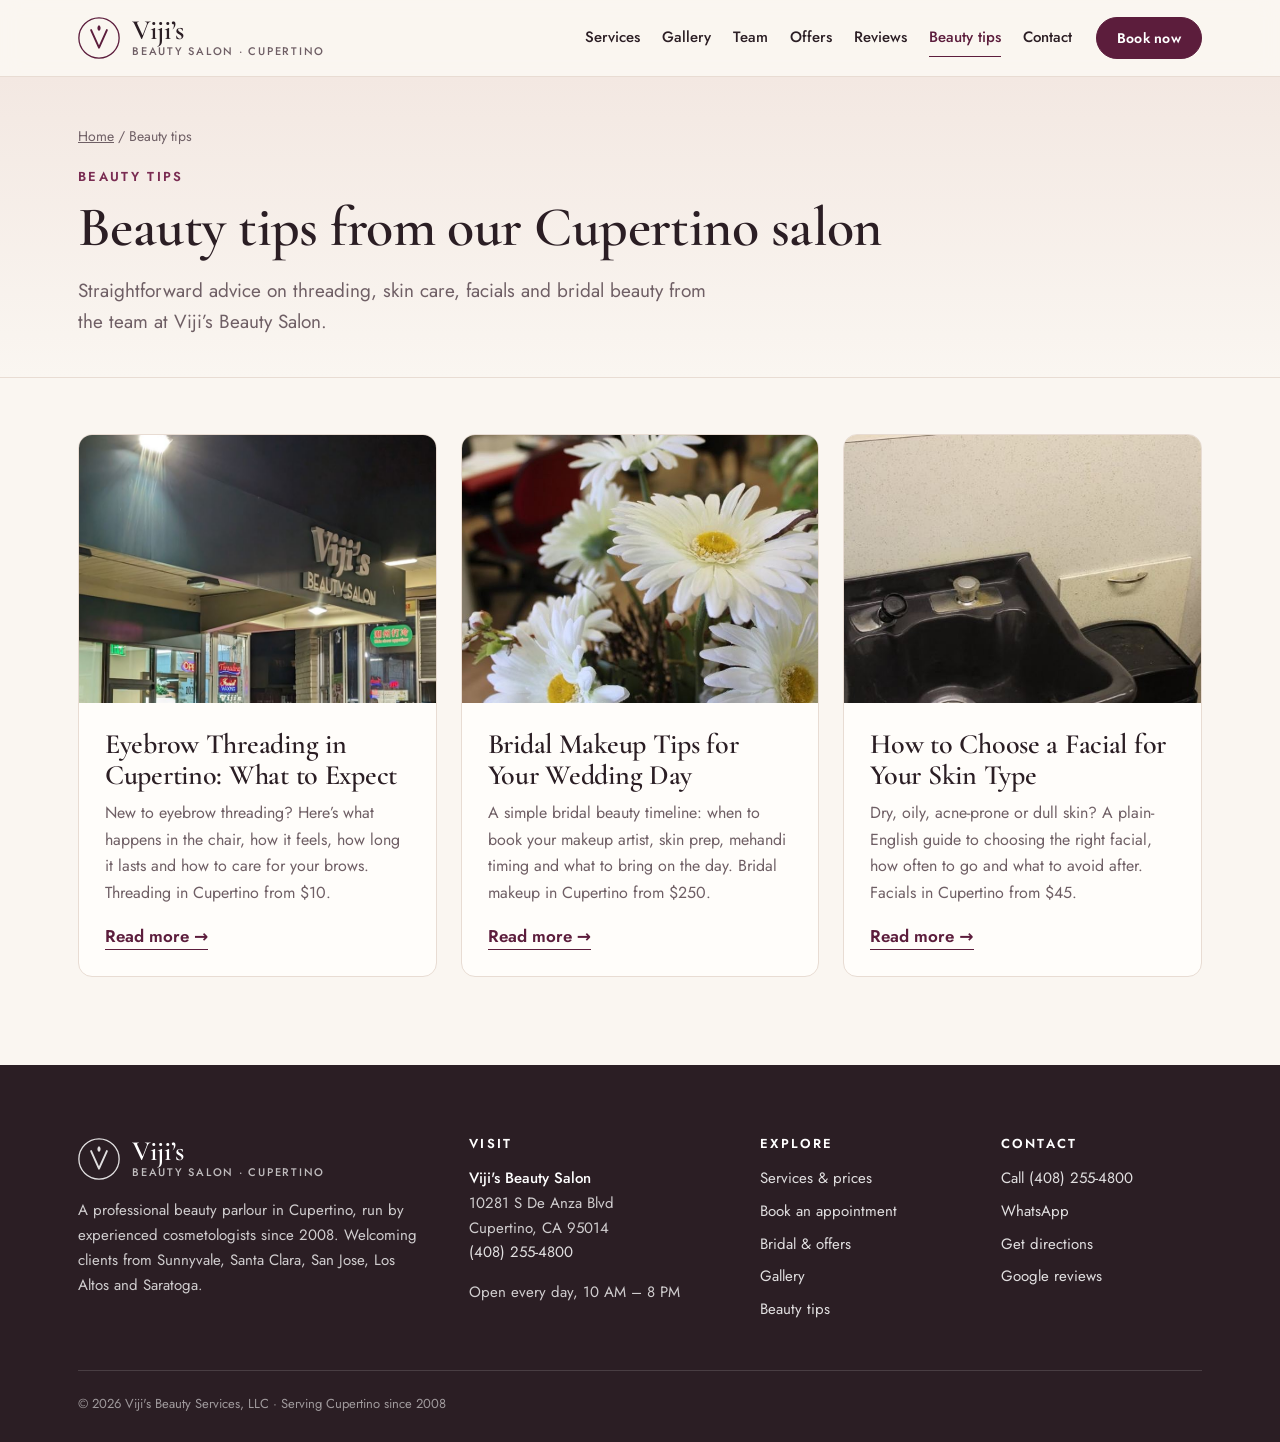
==== blog/index.html @ 527ed6f7 "Launch Viji's Beauty Salon website Co-Authored-By: Claude Opus 5.5 <noreply@anthropic.com>" ====
<!DOCTYPE html>
<html lang="en">
<head>
<meta charset="utf-8"><meta name="viewport" content="width=device-width, initial-scale=1">
<title>Beauty Tips Blog | Viji&#x27;s Beauty Salon Cupertino</title>
<meta name="description" content="Beauty tips from our Cupertino salon: what to expect from eyebrow threading, how to plan bridal makeup and how to choose the right facial for your skin type.">
<meta name="robots" content="index, follow, max-image-preview:large">
<link rel="canonical" href="https://vijisbeautysalon.com/blog/">
<meta name="theme-color" content="#5c1d3c">
<link rel="icon" href="/assets/logo.svg" type="image/svg+xml"><link rel="apple-touch-icon" href="/assets/apple-touch-icon.png">
<meta property="og:type" content="website"><meta property="og:site_name" content="Viji&#x27;s Beauty Salon"><meta property="og:locale" content="en_US">
<meta property="og:title" content="Beauty Tips Blog | Viji&#x27;s Beauty Salon Cupertino"><meta property="og:description" content="Beauty tips from our Cupertino salon: what to expect from eyebrow threading, how to plan bridal makeup and how to choose the right facial for your skin type."><meta property="og:url" content="https://vijisbeautysalon.com/blog/">
<meta property="og:image" content="https://vijisbeautysalon.com/assets/photos/vijis-beauty-salon-cupertino-storefront.jpg"><meta property="og:image:alt" content="Viji&#x27;s Beauty Salon in Cupertino">
<meta name="twitter:card" content="summary_large_image"><meta name="twitter:title" content="Beauty Tips Blog | Viji&#x27;s Beauty Salon Cupertino"><meta name="twitter:description" content="Beauty tips from our Cupertino salon: what to expect from eyebrow threading, how to plan bridal makeup and how to choose the right facial for your skin type."><meta name="twitter:image" content="https://vijisbeautysalon.com/assets/photos/vijis-beauty-salon-cupertino-storefront.jpg">
<link rel="preconnect" href="https://fonts.googleapis.com"><link rel="preconnect" href="https://fonts.gstatic.com" crossorigin>
<link rel="stylesheet" href="https://fonts.googleapis.com/css2?family=Cormorant+Garamond:ital,wght@0,500;0,600;1,500&family=Jost:wght@400;500;600&display=swap">
<link rel="stylesheet" href="/styles.css?v=1">
<script type="application/ld+json">{"@context": "https://schema.org", "@type": "BeautySalon", "@id": "https://vijisbeautysalon.com/#salon", "name": "Viji's Beauty Salon", "legalName": "Viji's Beauty Services, LLC", "url": "https://vijisbeautysalon.com/", "telephone": "+14082554800", "image": ["https://vijisbeautysalon.com/assets/photos/vijis-beauty-salon-cupertino-storefront.jpg", "https://vijisbeautysalon.com/assets/photos/hair-wash-stations-vijis-beauty-salon-cupertino.jpg"], "logo": "https://vijisbeautysalon.com/assets/logo.svg", "description": "Beauty parlour in Cupertino since 2008: eyebrow threading, waxing, facials, haircuts and colour, henna, bridal makeup and nails.", "foundingDate": "2008", "priceRange": "$", "address": {"@type": "PostalAddress", "streetAddress": "10281 S De Anza Blvd", "addressLocality": "Cupertino", "addressRegion": "CA", "postalCode": "95014", "addressCountry": "US"}, "geo": {"@type": "GeoCoordinates", "latitude": 37.3189059, "longitude": -122.0331293}, "hasMap": "https://maps.google.com/?cid=15528343878532684192", "sameAs": ["https://maps.google.com/?cid=15528343878532684192", "https://www.yelp.com/biz/vijis-beauty-salon-cupertino"], "areaServed": [{"@type": "City", "name": "Cupertino"}, {"@type": "City", "name": "Sunnyvale"}, {"@type": "City", "name": "Santa Clara"}, {"@type": "City", "name": "San Jose"}, {"@type": "City", "name": "Los Altos"}, {"@type": "City", "name": "Saratoga"}], "openingHoursSpecification": [{"@type": "OpeningHoursSpecification", "dayOfWeek": ["Monday", "Tuesday", "Wednesday", "Thursday", "Friday", "Saturday", "Sunday"], "opens": "10:00", "closes": "20:00"}], "paymentAccepted": "Credit card"}</script>
<script type="application/ld+json">{"@context": "https://schema.org", "@type": "BreadcrumbList", "itemListElement": [{"@type": "ListItem", "position": 1, "name": "Home", "item": "https://vijisbeautysalon.com/"}, {"@type": "ListItem", "position": 2, "name": "Beauty tips", "item": "https://vijisbeautysalon.com/blog/"}]}</script>
</head>
<body>
<a class="skip" href="#main">Skip to content</a>
<header class="top"><div class="wrap top-in">
  <a class="brand" href="/" aria-label="Viji&#x27;s Beauty Salon, home"><svg class="logo-mark" viewBox="0 0 48 48" aria-hidden="true"><circle cx="24" cy="24" r="23" fill="none" stroke="currentColor" stroke-width="1.5"/><path d="M15 15l9 20 9-20" fill="none" stroke="currentColor" stroke-width="2.2" stroke-linecap="round" stroke-linejoin="round"/><path d="M24 9c2.5 2.2 2.5 4.8 0 7-2.5-2.2-2.5-4.8 0-7z" fill="currentColor"/></svg><span><span class="brand-name">Viji’s</span><span class="brand-sub">Beauty Salon · Cupertino</span></span></a>
  <nav class="nav" id="nav" aria-label="Main"><a href="/services/">Services</a><a href="/gallery/">Gallery</a><a href="/team/">Team</a><a href="/offers/">Offers</a><a href="/reviews/">Reviews</a><a href="/blog/" aria-current="page">Beauty tips</a><a href="/contact/">Contact</a></nav>
  <a class="btn btn-sm top-book" href="/booking/">Book now</a>
  <button class="menu" type="button" aria-controls="nav" aria-expanded="false" aria-label="Open menu"><span></span><span></span></button>
</div></header>
<main id="main">
<section class="phead"><div class="wrap">
  <nav class="crumbs" aria-label="Breadcrumb"><a href="/">Home</a> <span aria-hidden="true">/</span> <span aria-current="page">Beauty tips</span></nav>
  <p class="eyebrow">Beauty tips</p><h1>Beauty tips from our Cupertino salon</h1><p class="lede">Straightforward advice on threading, skin care, facials and bridal beauty from the team at Viji’s Beauty Salon.</p>
</div></section><section class="sec sec-tight"><div class="wrap posts"><article class="post-card"><img class="" src="/assets/photos/vijis-beauty-salon-cupertino-storefront-800.jpg" srcset="/assets/photos/vijis-beauty-salon-cupertino-storefront-800.jpg 800w, /assets/photos/vijis-beauty-salon-cupertino-storefront.jpg 1600w" sizes="(max-width: 760px) 100vw, 33vw" alt="Eyebrow threading in Cupertino: what to expect at your first visit" width="1200" height="900" loading="lazy" decoding="async"><div><h2><a href="/blog/eyebrow-threading-cupertino/">Eyebrow Threading in Cupertino: What to Expect</a></h2><p>New to eyebrow threading? Here’s what happens in the chair, how it feels, how long it lasts and how to care for your brows. Threading in Cupertino from $10.</p><a class="link" href="/blog/eyebrow-threading-cupertino/" aria-hidden="true" tabindex="-1">Read more →</a></div></article><article class="post-card"><img class="" src="/assets/photos/flowers-at-vijis-beauty-salon-cupertino-800.jpg" srcset="/assets/photos/flowers-at-vijis-beauty-salon-cupertino-800.jpg 800w, /assets/photos/flowers-at-vijis-beauty-salon-cupertino.jpg 1600w" sizes="(max-width: 760px) 100vw, 33vw" alt="Bridal makeup tips: how to plan your wedding-day look" width="1200" height="900" loading="lazy" decoding="async"><div><h2><a href="/blog/bridal-makeup-tips/">Bridal Makeup Tips for Your Wedding Day</a></h2><p>A simple bridal beauty timeline: when to book your makeup artist, skin prep, mehandi timing and what to bring on the day. Bridal makeup in Cupertino from $250.</p><a class="link" href="/blog/bridal-makeup-tips/" aria-hidden="true" tabindex="-1">Read more →</a></div></article><article class="post-card"><img class="" src="/assets/photos/shampoo-basin-hair-salon-cupertino-800.jpg" srcset="/assets/photos/shampoo-basin-hair-salon-cupertino-800.jpg 800w, /assets/photos/shampoo-basin-hair-salon-cupertino.jpg 1600w" sizes="(max-width: 760px) 100vw, 33vw" alt="How to choose a facial for your skin type" width="1200" height="900" loading="lazy" decoding="async"><div><h2><a href="/blog/how-to-choose-a-facial/">How to Choose a Facial for Your Skin Type</a></h2><p>Dry, oily, acne-prone or dull skin? A plain-English guide to choosing the right facial, how often to go and what to avoid after. Facials in Cupertino from $45.</p><a class="link" href="/blog/how-to-choose-a-facial/" aria-hidden="true" tabindex="-1">Read more →</a></div></article></div></section>
</main>
<footer class="foot"><div class="wrap">
  <div class="foot-grid">
    <div class="foot-about">
      <a class="brand brand-light" href="/"><svg class="logo-mark" viewBox="0 0 48 48" aria-hidden="true"><circle cx="24" cy="24" r="23" fill="none" stroke="currentColor" stroke-width="1.5"/><path d="M15 15l9 20 9-20" fill="none" stroke="currentColor" stroke-width="2.2" stroke-linecap="round" stroke-linejoin="round"/><path d="M24 9c2.5 2.2 2.5 4.8 0 7-2.5-2.2-2.5-4.8 0-7z" fill="currentColor"/></svg><span><span class="brand-name">Viji’s</span><span class="brand-sub">Beauty Salon · Cupertino</span></span></a>
      <p>A professional beauty parlour in Cupertino, run by experienced cosmetologists since 2008. Welcoming clients from Sunnyvale, Santa Clara, San Jose, Los Altos and Saratoga.</p>
    </div>
    <div>
      <h2>Visit</h2>
      <p><strong>Viji's Beauty Salon</strong><br><span>10281 S De Anza Blvd<br>Cupertino, CA 95014</span><br><a href="tel:+14082554800">(408) 255-4800</a></p>
      <p>Open every day, 10 AM – 8 PM</p>
    </div>
    <div>
      <h2>Explore</h2>
      <ul><li><a href="/services/">Services &amp; prices</a></li><li><a href="/booking/">Book an appointment</a></li><li><a href="/offers/">Bridal &amp; offers</a></li><li><a href="/gallery/">Gallery</a></li><li><a href="/blog/">Beauty tips</a></li></ul>
    </div>
    <div>
      <h2>Contact</h2>
      <ul><li><a href="tel:+14082554800">Call (408) 255-4800</a></li><li><a href="https://wa.me/14082554800" target="_blank" rel="noopener">WhatsApp</a></li><li><a href="https://www.google.com/maps/dir/?api=1&destination=Viji%27s+Beauty+Salon,+10281+S+De+Anza+Blvd,+Cupertino,+CA+95014" target="_blank" rel="noopener">Get directions</a></li><li><a href="https://maps.google.com/?cid=15528343878532684192" target="_blank" rel="noopener">Google reviews</a></li></ul>
    </div>
  </div>
  <p class="foot-base">© <span data-year>2026</span> Viji's Beauty Services, LLC · Serving Cupertino since 2008</p>
</div></footer>
<div class="dock" aria-label="Quick contact">
  <a href="tel:+14082554800"><svg viewBox="0 0 24 24" aria-hidden="true"><path d="M6.6 10.8a15.5 15.5 0 006.6 6.6l2.2-2.2a1 1 0 011-.25 11.4 11.4 0 003.6.57 1 1 0 011 1V20a1 1 0 01-1 1A17 17 0 013 4a1 1 0 011-1h3.5a1 1 0 011 1c0 1.25.2 2.45.57 3.57a1 1 0 01-.25 1z"/></svg>Call</a>
  <a href="https://wa.me/14082554800" target="_blank" rel="noopener"><svg viewBox="0 0 24 24" aria-hidden="true"><path d="M12 2a10 10 0 00-8.6 15.1L2 22l5-1.3A10 10 0 1012 2zm5.3 14.2c-.2.6-1.3 1.2-1.8 1.2-.5.1-1 .2-3.3-.7-2.8-1.1-4.6-4-4.7-4.2-.1-.2-1.1-1.5-1.1-2.9s.7-2 1-2.3c.3-.3.6-.3.8-.3h.6c.2 0 .4 0 .6.5l.9 2.1c.1.2.1.4 0 .5l-.4.6-.4.4c-.1.1-.3.3-.1.6.2.3.8 1.3 1.7 2.1 1.2 1 2.2 1.4 2.5 1.5.3.1.5.1.7-.1l.9-1.1c.2-.3.4-.2.7-.1l2 1c.3.1.5.2.5.3.1.1.1.6-.1 1.2z"/></svg>WhatsApp</a>
  <a class="dock-book" href="/booking/">Book now</a>
</div>
<script src="/site.js?v=1" defer></script>
</body>
</html>
---- styles.css ----
/* Viji's Beauty Salon: warm neutrals with one accent (deep plum). */
:root{
  --cream:#faf6f1;--paper:#fffdfa;--blush:#f3e8e2;--line:#e8dcd3;
  --ink:#2b1e24;--muted:#6f5f65;--plum:#5c1d3c;--plum-2:#7a2c52;--plum-soft:#efe1e8;
  --wa:#1f8f4e;
  --serif:'Cormorant Garamond',Georgia,'Times New Roman',serif;
  --sans:'Jost',system-ui,-apple-system,'Segoe UI',Arial,sans-serif;
  --r:14px;--shadow:0 20px 50px -28px rgba(92,29,60,.45);
  color-scheme:light;
}
*{box-sizing:border-box}
html{-webkit-text-size-adjust:100%;scroll-behavior:smooth;scroll-padding-top:90px}
body{margin:0;background:var(--cream);color:var(--ink);font:400 17px/1.65 var(--sans);-webkit-font-smoothing:antialiased;padding-bottom:0}
img{display:block;max-width:100%;height:auto}
a{color:var(--plum)}
a:hover{color:var(--plum-2)}
:focus-visible{outline:3px solid var(--plum-2);outline-offset:3px;border-radius:6px}
h1,h2,h3{font-family:var(--serif);font-weight:600;line-height:1.1;margin:0;color:var(--ink);letter-spacing:-.01em}
h1{font-size:clamp(40px,5.6vw,68px)}
h2{font-size:clamp(30px,3.6vw,44px)}
h3{font-size:24px}
p{margin:0 0 1em}
.wrap{max-width:1180px;margin:0 auto;padding:0 28px}
.skip{position:fixed;left:12px;top:-60px;z-index:200;background:var(--paper);padding:10px 14px;border-radius:8px}
.skip:focus{top:12px}
.eyebrow{font:600 13px/1 var(--sans);letter-spacing:.18em;text-transform:uppercase;color:var(--plum-2);margin:0 0 14px}
.lede{font-size:19px;color:var(--muted);max-width:640px}
.link{font-weight:600;text-decoration:none;border-bottom:1px solid currentColor;padding-bottom:1px}
.link-btn{background:none;border:0;font:inherit;cursor:pointer;color:var(--plum);margin-top:18px}
.fine{font-size:14px;color:var(--muted);margin-top:14px}

/* Buttons */
.actions{display:flex;flex-wrap:wrap;align-items:center;gap:12px}
.actions-col{flex-direction:column;align-items:stretch}
.btn{display:inline-flex;align-items:center;justify-content:center;min-height:50px;padding:0 26px;border-radius:999px;border:1.5px solid var(--plum);background:var(--plum);color:#fff;font:600 15px/1 var(--sans);letter-spacing:.02em;text-decoration:none;cursor:pointer;transition:background .2s,transform .2s,color .2s}
.btn:hover{background:var(--plum-2);border-color:var(--plum-2);color:#fff;transform:translateY(-1px)}
.btn-ghost{background:transparent;color:var(--plum)}
.btn-ghost:hover{background:var(--plum);color:#fff}
.btn-light{background:#fff;border-color:#fff;color:var(--plum)}
.btn-light:hover{background:var(--blush);border-color:var(--blush);color:var(--plum)}
.btn-ghost-light{background:transparent;border-color:rgba(255,255,255,.6);color:#fff}
.btn-ghost-light:hover{background:rgba(255,255,255,.12);border-color:#fff}
.btn-wa{background:var(--wa);border-color:var(--wa)}
.btn-wa:hover{background:#17773f;border-color:#17773f}
.btn-sm{min-height:42px;padding:0 20px;font-size:14px}
.btn-wide{width:100%}

/* Header */
.top{position:sticky;top:0;z-index:50;background:rgba(250,246,241,.94);backdrop-filter:saturate(1.4) blur(10px);border-bottom:1px solid var(--line)}
.top-in{display:flex;align-items:center;gap:24px;min-height:76px}
.brand{display:flex;align-items:center;gap:12px;color:var(--plum);text-decoration:none;flex:none}
.logo-mark{width:42px;height:42px}
.brand-name{display:block;font:600 28px/1 var(--serif);color:var(--ink)}
.brand-sub{display:block;font:500 11px/1.4 var(--sans);letter-spacing:.16em;text-transform:uppercase;color:var(--muted)}
.brand-light,.brand-light .brand-name{color:#fff}
.brand-light .brand-sub{color:rgba(255,255,255,.7)}
.nav{display:flex;gap:22px;margin-left:auto}
.nav a{color:var(--ink);text-decoration:none;font-size:15px;font-weight:500;padding:6px 0;border-bottom:1.5px solid transparent}
.nav a:hover,.nav a[aria-current]{color:var(--plum);border-color:var(--plum)}
.menu{display:none;width:44px;height:44px;border:0;background:none;cursor:pointer;flex-direction:column;justify-content:center;gap:7px;padding:10px}
.menu span{display:block;height:2px;background:var(--ink);border-radius:2px;transition:transform .2s}
.menu[aria-expanded="true"] span:first-child{transform:translateY(4.5px) rotate(45deg)}
.menu[aria-expanded="true"] span:last-child{transform:translateY(-4.5px) rotate(-45deg)}

/* Hero */
.hero{padding:64px 0 80px;background:radial-gradient(900px 500px at 85% 10%,var(--plum-soft),transparent 60%)}
.hero-in{display:grid;grid-template-columns:1.1fr .9fr;gap:64px;align-items:center}
.hero h1{margin-bottom:22px}
.hero .lede{margin-bottom:30px}
.trust{display:flex;flex-wrap:wrap;gap:12px 28px;list-style:none;padding:0;margin:34px 0 0;color:var(--muted);font-size:15px}
.trust strong{color:var(--ink);font-weight:600}
.hero-media{position:relative}
.hero-img{width:100%;aspect-ratio:4/5;object-fit:cover;border-radius:220px 220px var(--r) var(--r);box-shadow:var(--shadow)}
.hero-note{position:absolute;left:-28px;bottom:36px;background:var(--paper);border-radius:var(--r);padding:16px 22px;box-shadow:var(--shadow);display:flex;flex-direction:column}
.hero-note-k{font:600 38px/1 var(--serif);color:var(--plum)}
.hero-note span:last-child{font-size:14px;color:var(--muted)}

/* Sections */
.sec{padding:88px 0}
.sec-tight{padding:56px 0 88px}
.sec-tint{background:var(--blush)}
.sec-head{display:flex;justify-content:space-between;align-items:end;gap:24px;margin-bottom:40px}
.svc-grid{display:grid;grid-template-columns:repeat(3,1fr);gap:20px}
.svc-card{display:flex;flex-direction:column;background:var(--paper);border:1px solid var(--line);border-radius:var(--r);padding:30px;color:var(--ink);text-decoration:none;transition:transform .2s,box-shadow .2s,border-color .2s}
.svc-card:hover{transform:translateY(-3px);box-shadow:var(--shadow);border-color:transparent;color:var(--ink)}
.svc-card h3{margin:18px 0 8px}
.svc-card p{color:var(--muted);font-size:16px;flex:1}
.svc-price{font-weight:600;color:var(--plum)}
.ico{width:46px;height:46px;fill:none;stroke:var(--plum);stroke-width:1.6;stroke-linecap:round;stroke-linejoin:round}
.split{display:grid;grid-template-columns:1fr 1fr;gap:64px;align-items:center}
.rounded{border-radius:var(--r);width:100%;aspect-ratio:3/2;object-fit:cover}
.why{list-style:none;padding:0;margin:30px 0 0;display:grid;gap:22px}
.why h3{font-size:22px;margin-bottom:4px}
.why p{color:var(--muted);margin:0}
.reviews{display:grid;grid-template-columns:repeat(3,1fr);gap:20px}
.reviews-all{grid-template-columns:repeat(2,1fr)}
.review{margin:0;background:var(--paper);border:1px solid var(--line);border-radius:var(--r);padding:28px;display:flex;flex-direction:column}
.review blockquote{margin:14px 0 20px;font:500 22px/1.35 var(--serif);flex:1}
.review figcaption{font-size:14px;color:var(--muted)}
.review figcaption strong{display:block;color:var(--ink);font-size:15px}
.stars{color:#b5835a;letter-spacing:2px;font-size:18px}
.stars-off{color:#ddd0c6}
.mosaic{display:grid;grid-template-columns:1.2fr 1fr 1fr;gap:16px}
.mosaic img{width:100%;height:340px;object-fit:cover;border-radius:var(--r)}
.visit{display:grid;grid-template-columns:.9fr 1.1fr;gap:56px;align-items:stretch}
.info{margin:28px 0 32px}
.info div{display:grid;grid-template-columns:100px 1fr;gap:16px;padding:16px 0;border-top:1px solid var(--line)}
.info div:last-child{border-bottom:1px solid var(--line)}
.info dt{font-size:13px;letter-spacing:.14em;text-transform:uppercase;color:var(--muted);padding-top:3px}
.info dd{margin:0;font-weight:500}
.info dd span{display:block;font-weight:400;font-size:15px;color:var(--muted)}
.map{border-radius:var(--r);overflow:hidden;min-height:380px;background:var(--blush)}
.map iframe{width:100%;height:100%;min-height:380px;border:0;display:block}
.map-wide{margin-bottom:24px}
.band{background:var(--plum);color:#fff;padding:64px 0}
.band-in{display:flex;justify-content:space-between;align-items:center;gap:32px}
.band h2{color:#fff;margin-bottom:8px}
.band p{margin:0;color:rgba(255,255,255,.82)}

/* Inner page header */
.phead{padding:48px 0 40px;border-bottom:1px solid var(--line);background:linear-gradient(180deg,var(--blush),var(--cream))}
.phead h1{font-size:clamp(36px,4.6vw,56px);max-width:860px;margin-bottom:16px}
.phead .lede{margin:0}
.phead-404{padding:96px 0}
.phead-404 .actions{margin-top:28px}
.crumbs{font-size:14px;color:var(--muted);margin-bottom:22px}
.crumbs a{color:var(--muted)}

/* Services menu */
.tabs{position:sticky;top:76px;z-index:20;background:rgba(250,246,241,.96);border-bottom:1px solid var(--line)}
.tabs .wrap{display:flex;gap:8px;overflow-x:auto;padding-top:12px;padding-bottom:12px;scrollbar-width:none}
.tabs .wrap::-webkit-scrollbar{display:none}
.tabs a{flex:none;padding:8px 16px;border-radius:999px;border:1px solid var(--line);background:var(--paper);color:var(--ink);text-decoration:none;font-size:15px}
.tabs a:hover{border-color:var(--plum);color:var(--plum)}
.menu-sec{display:grid;grid-template-columns:.8fr 1.2fr;gap:56px;padding:64px 0;border-bottom:1px solid var(--line)}
.menu-sec-head h2{margin-bottom:14px}
.menu-sec-head p{color:var(--muted)}
.menu-links{font-size:15px}
.rows{list-style:none;margin:0;padding:0}
.row{display:grid;grid-template-columns:1fr auto auto;gap:18px;align-items:baseline;padding:16px 0;border-bottom:1px dashed var(--line)}
.row h3{font:500 18px/1.35 var(--sans);color:var(--ink)}
.row p{font-size:15px;color:var(--muted);margin:4px 0 0}
.row-price{font:600 20px/1 var(--serif);color:var(--plum);white-space:nowrap}
.row-book{font-size:14px;font-weight:600;text-decoration:none;padding:6px 12px;border:1px solid var(--line);border-radius:999px;color:var(--plum)}
.row-book:hover{border-color:var(--plum);background:var(--plum);color:#fff}
.row:target{background:var(--plum-soft);border-radius:8px;padding-left:12px;padding-right:12px}

/* Booking */
.book{display:grid;grid-template-columns:1.4fr .6fr;gap:40px;align-items:start}
.book-form,.confirm,.msg-form,.nap{background:var(--paper);border:1px solid var(--line);border-radius:var(--r);padding:34px}
fieldset{border:0;padding:0;margin:0 0 30px}
legend{display:flex;align-items:center;gap:12px;font:600 26px/1 var(--serif);margin-bottom:16px;padding:0}
legend span{display:grid;place-items:center;width:32px;height:32px;border-radius:50%;background:var(--plum);color:#fff;font:600 15px/1 var(--sans)}
.field{display:block;margin-bottom:16px}
.field>span{display:block;font-size:15px;font-weight:500;margin-bottom:6px}
.field small{color:var(--muted);font-weight:400}
input,select,textarea{width:100%;min-height:52px;padding:12px 16px;border:1.5px solid var(--line);border-radius:10px;background:#fff;font:400 16px/1.4 var(--sans);color:var(--ink)}
textarea{min-height:0;resize:vertical}
input:focus,select:focus,textarea:focus{outline:none;border-color:var(--plum);box-shadow:0 0 0 3px var(--plum-soft)}
.err{display:none;font-style:normal;font-size:14px;color:#a3263f;margin-top:6px}
.invalid input,.invalid select,.invalid textarea{border-color:#a3263f}
.invalid .err{display:block}
.two{display:grid;grid-template-columns:1fr 1fr;gap:16px}
.chips{display:grid;grid-template-columns:repeat(auto-fill,minmax(200px,1fr));gap:10px}
.chip{position:relative;cursor:pointer}
.chip input{position:absolute;opacity:0;pointer-events:none}
.chip span{display:block;padding:14px 16px;border:1.5px solid var(--line);border-radius:12px;background:#fff;font-weight:600}
.chip small{display:block;font-weight:400;font-size:13px;color:var(--muted)}
.chip input:checked+span{border-color:var(--plum);background:var(--plum-soft)}
.chip input:focus-visible+span{outline:3px solid var(--plum-2);outline-offset:2px}
.confirm{text-align:center}
.confirm:focus{outline:none}
.confirm-tick{width:64px;height:64px;margin:0 auto 18px;border-radius:50%;background:var(--plum);color:#fff;display:grid;place-items:center;font-size:30px}
.confirm h2{margin-bottom:10px}
.confirm>p{color:var(--muted)}
.summary{text-align:left;margin:24px 0;border:1px solid var(--line);border-radius:12px;padding:6px 20px;background:var(--cream)}
.summary div{display:grid;grid-template-columns:110px 1fr;gap:12px;padding:10px 0;border-bottom:1px solid var(--line)}
.summary div:last-child{border-bottom:0}
.summary dt{color:var(--muted);font-size:14px}
.summary dd{margin:0;font-weight:500}
.book-side{background:var(--blush);border-radius:var(--r);padding:28px;position:sticky;top:100px}
.book-side h2{font-size:28px;margin-bottom:14px}
.book-side ul{padding-left:18px;margin:0 0 16px}
.book-side li{margin-bottom:10px;font-size:15px}

/* Gallery */
.filters{display:flex;flex-wrap:wrap;gap:8px;margin-bottom:28px}
.filter{padding:10px 18px;border-radius:999px;border:1.5px solid var(--line);background:var(--paper);font:500 15px/1 var(--sans);cursor:pointer;color:var(--ink)}
.filter.is-on{background:var(--plum);border-color:var(--plum);color:#fff}
.tiles{columns:3 280px;column-gap:16px}
.tile{break-inside:avoid;margin:0 0 16px;border-radius:var(--r);overflow:hidden;background:var(--paper);border:1px solid var(--line)}
.tile figcaption{padding:12px 16px;font-size:14px;color:var(--muted)}
.tile[hidden]{display:none}
.empty{text-align:center;padding:56px 24px;border:1.5px dashed var(--line);border-radius:var(--r);background:var(--paper)}
.empty h2{margin-bottom:10px}

/* Team, offers, reviews, blog, contact */
.team{display:grid;grid-template-columns:repeat(3,1fr);gap:20px}
.person{background:var(--paper);border:1px solid var(--line);border-radius:var(--r);padding:32px;text-align:center}
.avatar{width:110px;height:110px;margin:0 auto 18px;border-radius:50%;background:var(--plum-soft);color:var(--plum);display:grid;place-items:center;font:600 46px/1 var(--serif)}
.person .role{color:var(--plum);font-weight:600;margin:6px 0 2px}
.person .focus{font-size:14px;color:var(--muted);letter-spacing:.04em}
.offers{display:grid;grid-template-columns:repeat(3,1fr);gap:20px}
.offer{background:var(--paper);border:1px solid var(--line);border-radius:var(--r);padding:32px;display:flex;flex-direction:column;align-items:flex-start}
.offer h2{font-size:32px;margin-bottom:12px}
.offer>p{color:var(--muted)}
.offer .btn{margin-top:auto}
.offer-feature{grid-column:1/-1;background:var(--plum);color:#fff;border-color:var(--plum)}
.offer-feature h2,.offer-feature .eyebrow{color:#fff}
.offer-feature>p{color:rgba(255,255,255,.85);max-width:640px}
.offer-feature .btn{background:#fff;color:var(--plum);border-color:#fff;margin-top:0}
.offer-feature .link{color:#fff}
.price-list{list-style:none;padding:0;margin:8px 0 24px;width:100%;max-width:560px}
.price-list li{display:flex;justify-content:space-between;gap:16px;padding:10px 0;border-bottom:1px dashed rgba(127,100,110,.35)}
.offer-feature .price-list li{border-color:rgba(255,255,255,.3)}
.rating-bar{display:flex;justify-content:space-between;align-items:center;gap:24px;flex-wrap:wrap;background:var(--paper);border:1px solid var(--line);border-radius:var(--r);padding:26px 32px;margin-bottom:28px}
.rating-num{font:600 52px/1 var(--serif);margin-right:10px;vertical-align:middle}
.rating-bar p{margin:6px 0 0;color:var(--muted)}
.posts{display:grid;grid-template-columns:repeat(3,1fr);gap:24px}
.post-card{background:var(--paper);border:1px solid var(--line);border-radius:var(--r);overflow:hidden}
.post-card img{width:100%;aspect-ratio:4/3;object-fit:cover}
.post-card>div{padding:26px}
.post-card h2{font-size:28px;margin-bottom:10px}
.post-card h2 a{color:var(--ink);text-decoration:none}
.post-card p{color:var(--muted);font-size:16px}
.article-wrap{display:grid;grid-template-columns:1fr 340px;gap:56px;align-items:start}
.article{max-width:720px;font-size:18px}
.article h2{font-size:34px;margin:40px 0 14px}
.article h3{margin:26px 0 8px}
.article li{margin-bottom:8px}
.article-side{position:sticky;top:100px;display:grid;gap:20px}
.side-card{background:var(--paper);border:1px solid var(--line);border-radius:var(--r);padding:26px}
.side-card h2{font-size:26px;margin-bottom:10px}
.side-card p{font-size:15px;color:var(--muted)}
.side-card .btn{margin-top:8px}
.side-card ul{padding-left:18px;margin:0}
.contact{display:grid;grid-template-columns:1fr 1fr;gap:24px;align-items:start}
.nap h2,.msg-form h2{font-size:32px;margin-bottom:14px}
.nap-lines{font-size:20px;line-height:1.6}
.msg-done{margin-top:18px;padding:18px;border-radius:12px;background:var(--plum-soft)}
.faq-wrap{display:grid;grid-template-columns:.8fr 1.2fr;gap:56px}
.faqs{border-top:1px solid var(--line)}
.faq{border-bottom:1px solid var(--line)}
.faq summary{list-style:none;cursor:pointer;display:flex;justify-content:space-between;gap:20px;padding:20px 0;font-weight:600;font-size:18px}
.faq summary::-webkit-details-marker{display:none}
.faq summary::after{content:"+";flex:none;width:30px;height:30px;border-radius:50%;display:grid;place-items:center;border:1.5px solid var(--plum);color:var(--plum);transition:transform .2s}
.faq[open] summary::after{transform:rotate(45deg);background:var(--plum);color:#fff}
.faq p{color:var(--muted);margin:-4px 0 22px;max-width:640px}

/* Footer + mobile dock */
.foot{background:#2b1e24;color:rgba(255,255,255,.78);padding:72px 0 28px;font-size:15px}
.foot-grid{display:grid;grid-template-columns:1.4fr 1fr .8fr .8fr;gap:40px}
.foot h2{font:600 13px/1 var(--sans);letter-spacing:.16em;text-transform:uppercase;color:#fff;margin-bottom:16px}
.foot a{color:rgba(255,255,255,.86);text-decoration:none}
.foot a:hover{color:#fff;text-decoration:underline}
.foot ul{list-style:none;margin:0;padding:0;display:grid;gap:8px}
.foot strong{color:#fff;font-weight:500}
.foot-about p{margin-top:18px;max-width:360px}
.foot-base{border-top:1px solid rgba(255,255,255,.14);margin:48px 0 0;padding-top:22px;font-size:13px;color:rgba(255,255,255,.55)}
.dock{display:none}

/* Responsive */
@media (max-width:1080px){
  .nav{gap:16px}
  .nav a{font-size:14px}
}
@media (max-width:960px){
  .menu{display:flex;margin-left:auto}
  .top-book{display:none}
  .nav{position:fixed;inset:76px 0 auto 0;flex-direction:column;gap:0;background:var(--cream);padding:8px 28px 24px;border-bottom:1px solid var(--line);box-shadow:0 30px 40px -30px rgba(0,0,0,.3);transform:translateY(-8px);opacity:0;visibility:hidden;transition:opacity .2s,transform .2s,visibility .2s}
  .nav.is-open{opacity:1;visibility:visible;transform:none}
  .nav a{font-size:18px;padding:14px 0;border-bottom:1px solid var(--line)}
  .hero-in,.split,.visit,.book,.contact,.faq-wrap,.article-wrap,.menu-sec{grid-template-columns:1fr}
  .hero-in{gap:40px}
  .hero-media{max-width:460px}
  .svc-grid,.reviews,.team,.offers,.posts{grid-template-columns:repeat(2,1fr)}
  .menu-sec{gap:20px}
  .book-side,.article-side{position:static}
  .foot-grid{grid-template-columns:1fr 1fr}
}
@media (max-width:640px){
  body{font-size:16px;padding-bottom:72px}
  .wrap{padding:0 16px}
  .top-in{min-height:66px}
  .nav{inset:66px 0 auto 0;padding:8px 16px 20px}
  .tabs{top:66px}
  .hero{padding:36px 0 56px}
  .hero-note{left:12px;bottom:16px}
  .sec{padding:60px 0}
  .sec-tight{padding:36px 0 60px}
  .sec-head,.band-in{flex-direction:column;align-items:flex-start}
  .svc-grid,.reviews,.reviews-all,.team,.offers,.posts,.mosaic,.two,.foot-grid{grid-template-columns:1fr}
  .mosaic img{height:240px}
  .book-form,.confirm,.msg-form,.nap,.offer,.person{padding:24px 18px}
  .row{grid-template-columns:1fr auto;gap:6px 14px}
  .row-book{grid-column:2;justify-self:end}
  .info div{grid-template-columns:1fr;gap:4px}
  .summary div{grid-template-columns:1fr;gap:2px}
  .rating-bar{padding:22px 18px}
  .dock{display:grid;grid-template-columns:1fr 1fr 1.3fr;position:fixed;left:0;right:0;bottom:0;z-index:60;background:var(--paper);border-top:1px solid var(--line);box-shadow:0 -10px 30px -18px rgba(0,0,0,.35);padding:8px 10px calc(8px + env(safe-area-inset-bottom));gap:8px}
  .dock a{display:flex;align-items:center;justify-content:center;gap:6px;min-height:48px;border-radius:999px;text-decoration:none;font-weight:600;font-size:15px;color:var(--plum);border:1.5px solid var(--line)}
  .dock svg{width:18px;height:18px;fill:currentColor}
  .dock .dock-book{background:var(--plum);border-color:var(--plum);color:#fff}
}
@media (prefers-reduced-motion:reduce){html{scroll-behavior:auto}*,*::before,*::after{transition:none!important}}
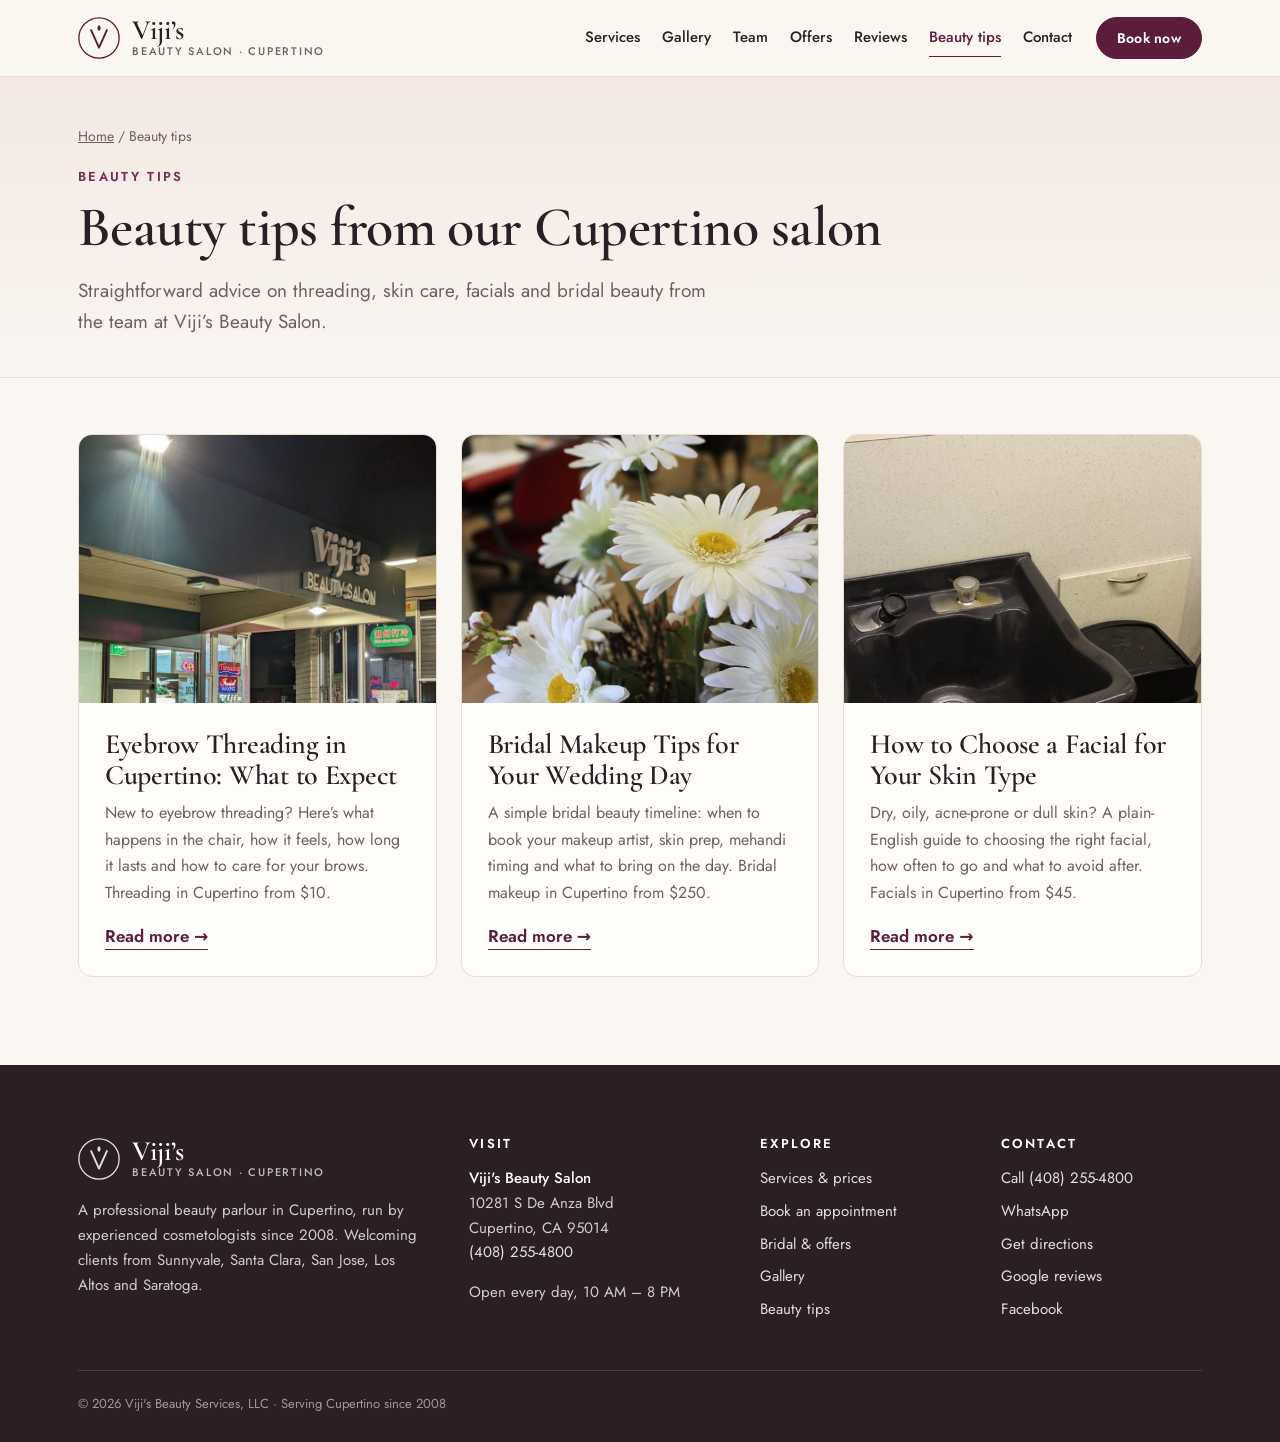
==== commit 72c595d2: "Link the salon's Facebook page Co-Authored-By: Claude Opus 5.5 <noreply@anthropic.com>" ====
--- a/blog/index.html
+++ b/blog/index.html
@@ -15,7 +15,7 @@
 <link rel="preconnect" href="https://fonts.googleapis.com"><link rel="preconnect" href="https://fonts.gstatic.com" crossorigin>
 <link rel="stylesheet" href="https://fonts.googleapis.com/css2?family=Cormorant+Garamond:ital,wght@0,500;0,600;1,500&family=Jost:wght@400;500;600&display=swap">
 <link rel="stylesheet" href="/styles.css?v=1">
-<script type="application/ld+json">{"@context": "https://schema.org", "@type": "BeautySalon", "@id": "https://vijisbeautysalon.com/#salon", "name": "Viji's Beauty Salon", "legalName": "Viji's Beauty Services, LLC", "url": "https://vijisbeautysalon.com/", "telephone": "+14082554800", "image": ["https://vijisbeautysalon.com/assets/photos/vijis-beauty-salon-cupertino-storefront.jpg", "https://vijisbeautysalon.com/assets/photos/hair-wash-stations-vijis-beauty-salon-cupertino.jpg"], "logo": "https://vijisbeautysalon.com/assets/logo.svg", "description": "Beauty parlour in Cupertino since 2008: eyebrow threading, waxing, facials, haircuts and colour, henna, bridal makeup and nails.", "foundingDate": "2008", "priceRange": "$", "address": {"@type": "PostalAddress", "streetAddress": "10281 S De Anza Blvd", "addressLocality": "Cupertino", "addressRegion": "CA", "postalCode": "95014", "addressCountry": "US"}, "geo": {"@type": "GeoCoordinates", "latitude": 37.3189059, "longitude": -122.0331293}, "hasMap": "https://maps.google.com/?cid=15528343878532684192", "sameAs": ["https://maps.google.com/?cid=15528343878532684192", "https://www.yelp.com/biz/vijis-beauty-salon-cupertino"], "areaServed": [{"@type": "City", "name": "Cupertino"}, {"@type": "City", "name": "Sunnyvale"}, {"@type": "City", "name": "Santa Clara"}, {"@type": "City", "name": "San Jose"}, {"@type": "City", "name": "Los Altos"}, {"@type": "City", "name": "Saratoga"}], "openingHoursSpecification": [{"@type": "OpeningHoursSpecification", "dayOfWeek": ["Monday", "Tuesday", "Wednesday", "Thursday", "Friday", "Saturday", "Sunday"], "opens": "10:00", "closes": "20:00"}], "paymentAccepted": "Credit card"}</script>
+<script type="application/ld+json">{"@context": "https://schema.org", "@type": "BeautySalon", "@id": "https://vijisbeautysalon.com/#salon", "name": "Viji's Beauty Salon", "legalName": "Viji's Beauty Services, LLC", "url": "https://vijisbeautysalon.com/", "telephone": "+14082554800", "image": ["https://vijisbeautysalon.com/assets/photos/vijis-beauty-salon-cupertino-storefront.jpg", "https://vijisbeautysalon.com/assets/photos/hair-wash-stations-vijis-beauty-salon-cupertino.jpg"], "logo": "https://vijisbeautysalon.com/assets/logo.svg", "description": "Beauty parlour in Cupertino since 2008: eyebrow threading, waxing, facials, haircuts and colour, henna, bridal makeup and nails.", "foundingDate": "2008", "priceRange": "$", "address": {"@type": "PostalAddress", "streetAddress": "10281 S De Anza Blvd", "addressLocality": "Cupertino", "addressRegion": "CA", "postalCode": "95014", "addressCountry": "US"}, "geo": {"@type": "GeoCoordinates", "latitude": 37.3189059, "longitude": -122.0331293}, "hasMap": "https://maps.google.com/?cid=15528343878532684192", "sameAs": ["https://maps.google.com/?cid=15528343878532684192", "https://www.facebook.com/p/Vijis-Beauty-Salon-100072283463024/", "https://www.yelp.com/biz/vijis-beauty-salon-cupertino"], "areaServed": [{"@type": "City", "name": "Cupertino"}, {"@type": "City", "name": "Sunnyvale"}, {"@type": "City", "name": "Santa Clara"}, {"@type": "City", "name": "San Jose"}, {"@type": "City", "name": "Los Altos"}, {"@type": "City", "name": "Saratoga"}], "openingHoursSpecification": [{"@type": "OpeningHoursSpecification", "dayOfWeek": ["Monday", "Tuesday", "Wednesday", "Thursday", "Friday", "Saturday", "Sunday"], "opens": "10:00", "closes": "20:00"}], "paymentAccepted": "Credit card"}</script>
 <script type="application/ld+json">{"@context": "https://schema.org", "@type": "BreadcrumbList", "itemListElement": [{"@type": "ListItem", "position": 1, "name": "Home", "item": "https://vijisbeautysalon.com/"}, {"@type": "ListItem", "position": 2, "name": "Beauty tips", "item": "https://vijisbeautysalon.com/blog/"}]}</script>
 </head>
 <body>
@@ -49,7 +49,7 @@
     </div>
     <div>
       <h2>Contact</h2>
-      <ul><li><a href="tel:+14082554800">Call (408) 255-4800</a></li><li><a href="https://wa.me/14082554800" target="_blank" rel="noopener">WhatsApp</a></li><li><a href="https://www.google.com/maps/dir/?api=1&destination=Viji%27s+Beauty+Salon,+10281+S+De+Anza+Blvd,+Cupertino,+CA+95014" target="_blank" rel="noopener">Get directions</a></li><li><a href="https://maps.google.com/?cid=15528343878532684192" target="_blank" rel="noopener">Google reviews</a></li></ul>
+      <ul><li><a href="tel:+14082554800">Call (408) 255-4800</a></li><li><a href="https://wa.me/14082554800" target="_blank" rel="noopener">WhatsApp</a></li><li><a href="https://www.google.com/maps/dir/?api=1&destination=Viji%27s+Beauty+Salon,+10281+S+De+Anza+Blvd,+Cupertino,+CA+95014" target="_blank" rel="noopener">Get directions</a></li><li><a href="https://maps.google.com/?cid=15528343878532684192" target="_blank" rel="noopener">Google reviews</a></li><li><a href="https://www.facebook.com/p/Vijis-Beauty-Salon-100072283463024/" target="_blank" rel="noopener">Facebook</a></li></ul>
     </div>
   </div>
   <p class="foot-base">© <span data-year>2026</span> Viji's Beauty Services, LLC · Serving Cupertino since 2008</p>
